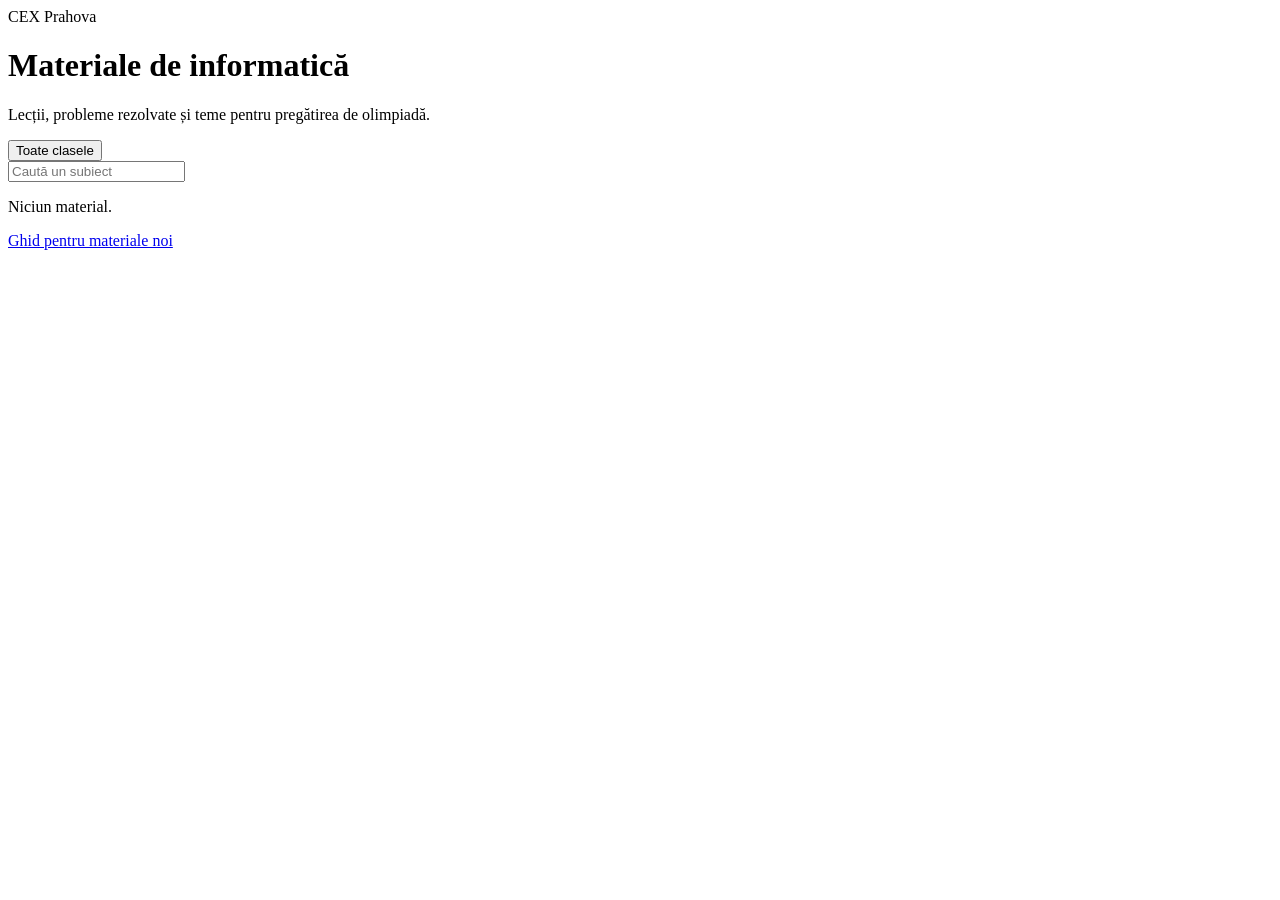
==== index.html @ 685496a6 "Add files via upload" ====
<!doctype html>
<html lang="ro">
<head>
<meta charset="utf-8">
<meta name="viewport" content="width=device-width, initial-scale=1, viewport-fit=cover">
<meta name="claude:viewport-fit-sides" content="cover">
<title>Materiale de informatică</title>
<link rel="preconnect" href="https://fonts.googleapis.com">
<link rel="preconnect" href="https://fonts.gstatic.com" crossorigin>
<link rel="stylesheet" href="https://fonts.googleapis.com/css2?family=Bricolage+Grotesque:opsz,wght@12..96,500;12..96,700;12..96,800&family=Source+Serif+4:ital,opsz,wght@0,8..60,400;0,8..60,600;1,8..60,400&family=JetBrains+Mono:wght@400;600&display=swap">
<link rel="stylesheet" href="assets/site.css">
</head>
<body>

<header class="home-hero">
  <div class="wrap">
    <div class="eyebrow" id="autor">CEX Prahova</div>
    <h1 id="numeSite">Materiale de <span class="pr">informatică</span></h1>
    <p class="lede" id="descSite">Lecții, probleme rezolvate și teme pentru pregătirea de olimpiadă.</p>
  </div>
</header>

<main class="wrap">
  <div class="home-tools">
    <div class="filters" role="group" aria-label="Alege clasa" id="filtre"></div>
    <input class="search" type="search" id="cauta" placeholder="Caută un subiect" aria-label="Caută un subiect" autocomplete="off">
  </div>
  <div id="lista"></div>
</main>

<footer>
  <div class="wrap home-foot">
    <span id="subsol">Materiale de informatică · CEX Prahova</span>
    <a href="design.html">Ghid pentru materiale noi</a>
  </div>
</footer>

<script src="assets/catalog.js"></script>
<script>
(function () {
  const LISTA = window.MATERIALE || [], CLASE = window.CLASE || {}, SITE = window.SITE || {};
  if (SITE.autor) document.getElementById('autor').textContent = SITE.autor;
  if (SITE.descriere) document.getElementById('descSite').textContent = SITE.descriere;
  document.getElementById('subsol').textContent = [SITE.nume, SITE.autor].filter(Boolean).join(' · ');

  const fara = s => (s || '').toLowerCase().normalize('NFD').replace(/[̀-ͯ]/g, '');
  const esc = s => String(s || '').replace(/&/g, '&amp;').replace(/</g, '&lt;').replace(/>/g, '&gt;').replace(/"/g, '&quot;');
  const clase = [...new Set(LISTA.map(m => m.clasa))].sort((a, b) => a - b);
  const scurt = c => (CLASE[c] || 'Clasa ' + c).replace(/^Clasa\s+/, '');

  const filtre = document.getElementById('filtre'), cauta = document.getElementById('cauta'), lista = document.getElementById('lista');
  let clasa = 'toate';

  filtre.innerHTML = '<button type="button" data-c="toate">Toate clasele</button>' +
    clase.map(c => `<button type="button" data-c="${c}">${esc(scurt(c))}</button>`).join('');
  filtre.addEventListener('click', e => {
    const b = e.target.closest('button'); if (!b) return;
    clasa = b.dataset.c;
    try { history.replaceState(null, '', clasa === 'toate' ? location.pathname : '#clasa-' + clasa); } catch (err) {}
    draw();
  });
  cauta.addEventListener('input', draw);

  function draw() {
    filtre.querySelectorAll('button').forEach(b => b.setAttribute('aria-pressed', b.dataset.c === String(clasa)));
    const q = fara(cauta.value.trim());
    let html = '';
    for (const c of clase) {
      if (clasa !== 'toate' && String(c) !== String(clasa)) continue;
      const items = LISTA.filter(m => m.clasa === c && (!q || fara(m.titlu + ' ' + m.descriere + ' ' + m.capitol).includes(q)));
      if (!items.length) continue;
      html += `<section class="grade" id="clasa-${c}"><h2>${esc(CLASE[c] || 'Clasa ' + c)}</h2><div class="cards">` +
        items.map(m => `<a class="card" href="materiale/${encodeURIComponent(m.id)}.html">
          <span class="card-k">${esc(m.capitol)}</span>
          <span class="card-t">${esc(m.titlu)}</span>
          <p class="card-d">${esc(m.descriere)}</p>
          <span class="card-tip${m.tip === 'Studiu individual' ? ' self' : ''}">${esc(m.tip)}</span>
        </a>`).join('') + '</div></section>';
    }
    lista.innerHTML = html || `<p class="empty">Niciun material${q ? ' pentru „' + esc(cauta.value.trim()) + '”' : ''}.</p>`;
  }

  const m = location.hash.match(/^#clasa-(\d+)$/);
  if (m && clase.includes(Number(m[1]))) clasa = m[1];
  draw();
})();
</script>
</body>
</html>
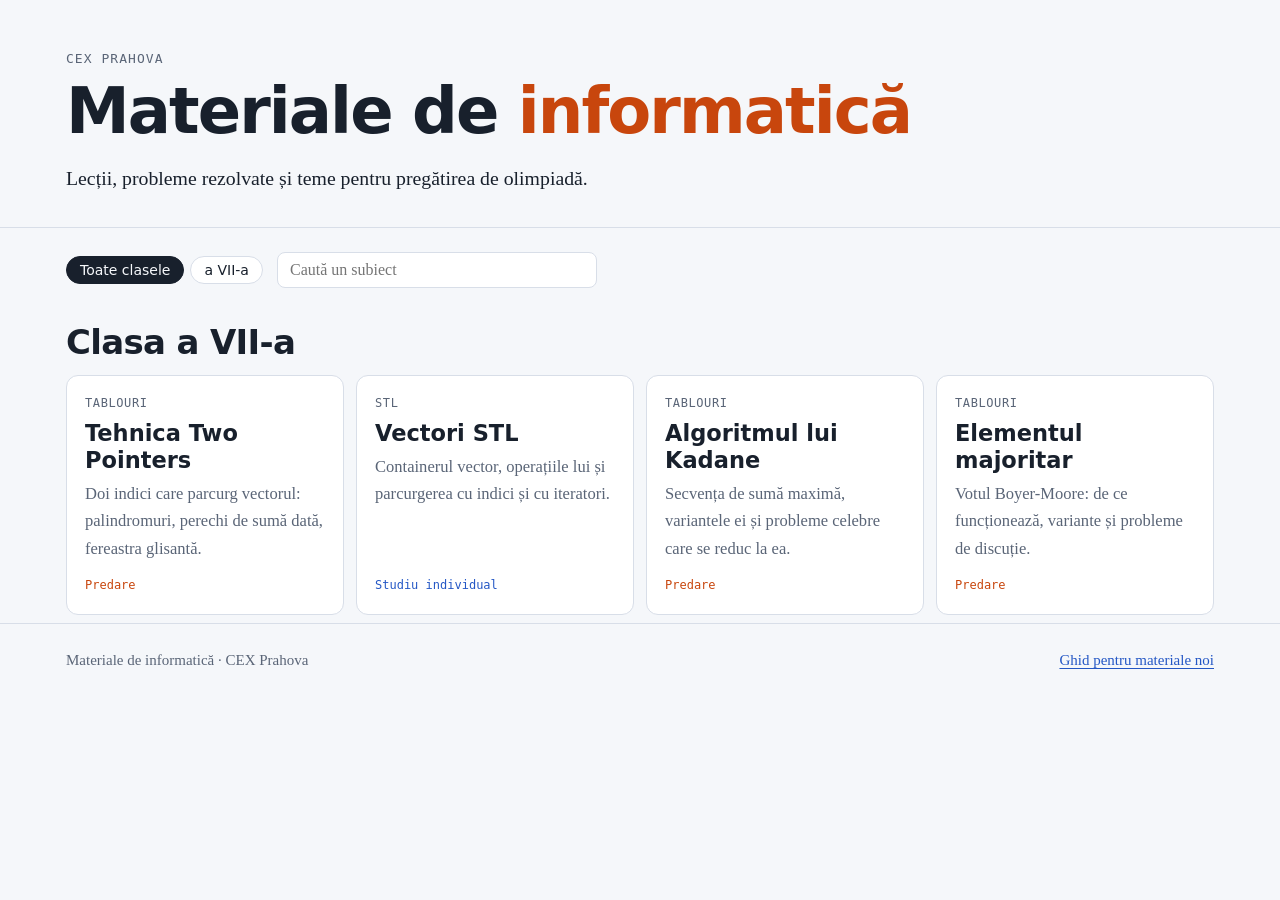
==== commit e7e141bd: "Update author and footer text in index.html" ====
--- a/index.html
+++ b/index.html
@@ -14,7 +14,7 @@
 
 <header class="home-hero">
   <div class="wrap">
-    <div class="eyebrow" id="autor">CEX Prahova</div>
+    <div class="eyebrow" id="autor">Clasele V–XII</div>
     <h1 id="numeSite">Materiale de <span class="pr">informatică</span></h1>
     <p class="lede" id="descSite">Lecții, probleme rezolvate și teme pentru pregătirea de olimpiadă.</p>
   </div>
@@ -30,7 +30,7 @@
 
 <footer>
   <div class="wrap home-foot">
-    <span id="subsol">Materiale de informatică · CEX Prahova</span>
+    <span id="subsol">Materiale de informatică</span>
     <a href="design.html">Ghid pentru materiale noi</a>
   </div>
 </footer>
--- a/assets/site.css
+++ b/assets/site.css
@@ -0,0 +1,314 @@
+
+/* Layout: lesson column + sticky contents; a slim teaching bar on top. Blue = stânga, orange = dreapta is the page's identity. */
+:root{
+  --bg:#f5f7fa; --surface:#ffffff; --sunk:#eceff4; --line:#d8dee8;
+  --fg:#18202c; --muted:#5a6577;
+  --l:#2457c5; --l-soft:#dde7fb; --r:#c8460d; --r-soft:#fbe4d8;
+  --ok:#1f7a4d; --ok-soft:#dcf1e5; --bad:#b4232c; --bad-soft:#f8dcde;
+  --think:#6b3fb8; --think-soft:#ece4fa;
+  --code-bg:#11161f; --code-fg:#dbe2ee; --c-kw:#8fb4ff; --c-str:#f0a674; --c-com:#7b8798; --c-num:#f2c879; --c-meta:#c59df5; --c-fn:#86d5c4;
+  --f-display:"Bricolage Grotesque",ui-sans-serif,system-ui,sans-serif;
+  --f-body:"Source Serif 4",Georgia,"Times New Roman",serif;
+  --f-mono:"JetBrains Mono",ui-monospace,SFMono-Regular,Menlo,Consolas,monospace;
+  --fs:18px;
+}
+@media (prefers-color-scheme:dark){:root:not([data-theme="light"]){
+  --bg:#0e131a; --surface:#151c26; --sunk:#1b2430; --line:#2a3544;
+  --fg:#e3e9f2; --muted:#98a3b4;
+  --l:#7ea6ff; --l-soft:#1e2c4d; --r:#ff9a62; --r-soft:#43271a;
+  --ok:#5fd39a; --ok-soft:#173528; --bad:#ff7d86; --bad-soft:#41191d;
+  --think:#c3a4ff; --think-soft:#2a2140;
+  --code-bg:#0a0e14; color-scheme:dark}}
+:root[data-theme="dark"]{
+  --bg:#0e131a; --surface:#151c26; --sunk:#1b2430; --line:#2a3544;
+  --fg:#e3e9f2; --muted:#98a3b4;
+  --l:#7ea6ff; --l-soft:#1e2c4d; --r:#ff9a62; --r-soft:#43271a;
+  --ok:#5fd39a; --ok-soft:#173528; --bad:#ff7d86; --bad-soft:#41191d;
+  --think:#c3a4ff; --think-soft:#2a2140;
+  --code-bg:#0a0e14; color-scheme:dark}
+html.proj{--fs:23px}
+
+*{box-sizing:border-box}
+html{scroll-behavior:smooth}
+body{background:var(--bg);color:var(--fg);font-family:var(--f-body);font-size:var(--fs);line-height:1.65}
+a{color:var(--l);text-underline-offset:3px}
+a:hover{color:var(--r)}
+:focus-visible{outline:3px solid var(--r);outline-offset:2px;border-radius:4px}
+.wrap{max-width:1180px;margin:0 auto;padding-left:max(16px,env(safe-area-inset-left,0px));padding-right:max(16px,env(safe-area-inset-right,0px))}
+html.proj .wrap{max-width:1320px}
+
+/* teaching bar */
+body::before{content:"";position:fixed;inset:0 0 auto;height:env(safe-area-inset-top,0px);z-index:10;background:var(--surface)}
+.bar{position:sticky;top:env(safe-area-inset-top,0px);z-index:9;background:var(--surface);border-bottom:1px solid var(--line)}
+.bar .wrap{display:flex;flex-wrap:wrap;gap:8px 12px;align-items:center;justify-content:space-between;padding-block:8px}
+.brand{font-family:var(--f-display);font-weight:700;font-size:15px;white-space:nowrap}
+.brand .pl{color:var(--l)} .brand .pr{color:var(--r)}
+.bar-ctrl{display:flex;flex-wrap:wrap;gap:6px}
+.tgl{font-family:var(--f-display);font-weight:500;font-size:14px;border:1.5px solid var(--line);background:var(--bg);color:var(--fg);border-radius:999px;padding:5px 13px;cursor:pointer;display:flex;align-items:center;gap:7px}
+.tgl::before{content:"";width:9px;height:9px;border-radius:50%;background:var(--line)}
+.tgl[aria-pressed="true"]{border-color:var(--fg)}
+.tgl[aria-pressed="true"]::before{background:var(--ok)}
+
+/* hero */
+.hero{padding-block:36px 28px;border-bottom:1px solid var(--line)}
+.eyebrow{font-family:var(--f-mono);font-size:13px;letter-spacing:.08em;text-transform:uppercase;color:var(--muted)}
+h1{font-family:var(--f-display);font-weight:800;font-size:clamp(40px,6vw,68px);line-height:.95;letter-spacing:-.03em;margin:12px 0 20px;text-wrap:balance}
+h1 .pl{color:var(--l)} h1 .pr{color:var(--r)}
+.lede{max-width:62ch;font-size:1.1em;margin:0}
+.hero-strip{margin-top:32px;display:flex;gap:6px;flex-wrap:wrap}
+.howto{margin-top:28px;display:flex;flex-wrap:wrap;gap:8px 18px;font-family:var(--f-mono);font-size:13px;color:var(--muted)}
+.howto b{color:var(--fg);font-weight:600}
+
+/* layout */
+.layout{display:grid;grid-template-columns:230px minmax(0,1fr);gap:56px;padding-block:40px 80px}
+html.proj .layout{grid-template-columns:minmax(0,1fr)}
+html.proj .toc{display:none}
+@media (max-width:900px){.layout{grid-template-columns:minmax(0,1fr);gap:24px}.toc{position:static!important}}
+.toc{position:sticky;top:calc(env(safe-area-inset-top,0px) + 76px);align-self:start;font-family:var(--f-display);font-size:15px;max-height:calc(100vh - 100px);overflow:auto}
+.toc p{font-family:var(--f-mono);font-size:12px;letter-spacing:.08em;text-transform:uppercase;color:var(--muted);margin:0 0 10px}
+.toc ol{list-style:none;margin:0;padding:0;display:grid;gap:1px}
+.toc a{display:flex;gap:8px;padding:4px 10px;border-left:2px solid var(--line);color:var(--muted);text-decoration:none}
+.toc a .n{font-family:var(--f-mono);font-size:12px;padding-top:2px;min-width:1.4em}
+.toc a:hover,.toc a.on{color:var(--fg);border-left-color:var(--l)}
+.toc .sub a{padding-left:32px;font-size:14px}
+@media (max-width:900px){.toc{max-height:none}.toc ol{display:flex;flex-wrap:wrap;gap:6px}.toc .sub{display:none}.toc a{border:1px solid var(--line);border-radius:999px;padding:4px 12px}}
+
+main{min-width:0}
+section{scroll-margin-top:80px}
+section+section{margin-top:80px}
+.sec-n{font-family:var(--f-mono);font-size:13px;letter-spacing:.08em;text-transform:uppercase;color:var(--r);margin-bottom:6px}
+h2{font-family:var(--f-display);font-weight:700;font-size:clamp(30px,4vw,42px);line-height:1.1;letter-spacing:-.02em;margin:0 0 18px;text-wrap:balance}
+h3{font-family:var(--f-display);font-weight:700;font-size:1.35em;line-height:1.2;margin:36px 0 10px;text-wrap:balance}
+h4{font-family:var(--f-display);font-size:1em;color:var(--fg);margin:22px 0 6px;font-weight:700}
+.prose p,.prose ul,.prose ol{max-width:70ch}
+html.proj .prose p,html.proj .prose ul,html.proj .prose ol{max-width:none}
+p{margin:0 0 14px}
+ul,ol{padding-left:1.3em;margin:0 0 14px}
+li{margin-bottom:4px}
+code,.mono{font-family:var(--f-mono);font-size:.86em}
+:not(pre)>code{background:var(--sunk);padding:1px 6px;border-radius:4px}
+.cx{font-family:var(--f-mono);font-size:.86em;background:var(--ok-soft);color:var(--ok);padding:1px 7px;border-radius:999px;white-space:nowrap}
+.cx.slow{background:var(--bad-soft);color:var(--bad)}
+
+/* concept cards */
+.trio{display:grid;grid-template-columns:repeat(auto-fit,minmax(220px,1fr));gap:12px;margin:18px 0}
+.trio div{background:var(--surface);border:1px solid var(--line);border-radius:12px;padding:16px 18px}
+.trio b{display:block;font-family:var(--f-display);font-size:1.05em;margin-bottom:4px}
+.trio p{margin:0;font-size:.92em}
+.duo{display:grid;grid-template-columns:repeat(auto-fit,minmax(280px,1fr));gap:14px;margin:18px 0}
+.duo>div{background:var(--surface);border:1px solid var(--line);border-radius:12px;padding:18px;min-width:0}
+.duo h3{margin:0 0 8px;font-size:1.15em}
+.duo ul{font-size:.94em}
+
+/* pseudocode */
+.pseudo{background:var(--surface);border:1px solid var(--line);border-radius:10px;padding:16px 20px;font-family:var(--f-mono);font-size:.82em;line-height:1.75;overflow-x:auto;white-space:pre;max-width:70ch;margin:0 0 14px}
+.duo .pseudo{background:var(--bg)}
+.pseudo .k{color:var(--muted)} .pseudo .lv{color:var(--l);font-weight:600} .pseudo .rv{color:var(--r);font-weight:600}
+
+/* code */
+.code{position:relative;margin:14px 0 22px;border-radius:10px;background:var(--code-bg);color:var(--code-fg)}
+.code pre{margin:0;padding:18px 20px;overflow-x:auto;font-family:var(--f-mono);font-size:.78em;line-height:1.6;tab-size:4}
+.code pre code{background:none;padding:0;font-size:inherit}
+.code .tag{position:absolute;top:8px;right:84px;font-family:var(--f-mono);font-size:11px;color:var(--c-com);letter-spacing:.06em;text-transform:uppercase}
+.copy{position:absolute;top:6px;right:8px;font-family:var(--f-mono);font-size:12px;background:transparent;color:var(--c-com);border:1px solid #2c3646;border-radius:6px;padding:3px 9px;cursor:pointer}
+.copy:hover{color:var(--code-fg);border-color:var(--c-com)}
+.hljs-keyword,.hljs-type,.hljs-built_in{color:var(--c-kw)}
+.hljs-string{color:var(--c-str)} .hljs-comment{color:var(--c-com);font-style:italic}
+.hljs-number,.hljs-literal{color:var(--c-num)} .hljs-meta{color:var(--c-meta)} .hljs-meta .hljs-string{color:var(--c-str)}
+.hljs-title{color:var(--c-fn)}
+
+/* problem block */
+.prob{border-top:1px solid var(--line);padding-top:10px;margin-top:56px;scroll-margin-top:80px}
+.prob-meta{display:flex;flex-wrap:wrap;gap:6px;align-items:center}
+.chip{font-family:var(--f-mono);font-size:12px;border:1px solid var(--line);border-radius:999px;padding:2px 9px;color:var(--muted);background:var(--surface)}
+.chip.lv-1{color:var(--ok);border-color:currentColor}
+.chip.lv-2{color:var(--l);border-color:currentColor}
+.chip.lv-3{color:var(--r);border-color:currentColor}
+.prob h3{margin-top:8px;font-size:1.55em}
+.prob h3 a{color:inherit;text-decoration-color:var(--line)}
+.prob h3 a:hover{color:var(--l)}
+.io{width:100%;max-width:70ch;border-collapse:collapse;font-size:.9em;margin:8px 0 18px;background:var(--surface);border:1px solid var(--line)}
+.tbl{overflow-x:auto}
+.io th{font-family:var(--f-mono);font-size:12px;letter-spacing:.06em;text-transform:uppercase;color:var(--muted);text-align:left;padding:10px 14px;background:var(--sunk);font-weight:600}
+.io td{padding:12px 14px;vertical-align:top;border-top:1px solid var(--line)}
+.io td.m{font-family:var(--f-mono);font-size:.94em;white-space:pre}
+.limits{display:flex;flex-wrap:wrap;gap:8px;margin:6px 0 16px}
+.limits span{font-family:var(--f-mono);font-size:.78em;background:var(--surface);border:1px solid var(--line);border-radius:6px;padding:4px 10px}
+
+/* think box */
+.think{margin:20px 0 10px;border-left:3px solid var(--think);background:var(--think-soft);border-radius:0 8px 8px 0;padding:14px 18px;max-width:78ch}
+.think .lbl{font-family:var(--f-mono);font-size:12px;letter-spacing:.08em;text-transform:uppercase;color:var(--think);font-weight:600;margin-bottom:4px}
+.think .q{font-weight:600;margin:0 0 10px}
+.timer{display:flex;flex-wrap:wrap;gap:6px;align-items:center;font-family:var(--f-mono);font-size:13px;color:var(--muted)}
+.timer button{font-family:var(--f-mono);font-size:13px;border:1px solid var(--think);color:var(--think);background:transparent;border-radius:6px;padding:3px 9px;cursor:pointer}
+.timer button:hover{background:var(--surface)}
+.timer .clock{font-size:1.5em;font-weight:600;color:var(--fg);font-variant-numeric:tabular-nums;min-width:4ch}
+.timer.over .clock{color:var(--r)}
+html.proj .timer .clock{font-size:2.2em}
+
+/* hints + solution */
+details{max-width:100%}
+details>summary{list-style:none;cursor:pointer}
+details>summary::-webkit-details-marker{display:none}
+.hint{margin:8px 0;max-width:78ch}
+.hint>summary{display:inline-flex;align-items:center;gap:8px;font-family:var(--f-display);font-weight:500;font-size:.88em;color:var(--think);padding:4px 0}
+.hint>summary::before{content:"+";font-family:var(--f-mono);width:20px;height:20px;display:grid;place-items:center;border:1.5px solid var(--think);border-radius:5px;font-size:13px}
+.hint[open]>summary::before{content:"−"}
+.hint>div{padding:4px 0 6px 28px}
+.hint>div p:last-child{margin:0}
+.sol{margin:14px 0 0;border:1.5px solid var(--line);border-radius:12px;background:var(--surface)}
+.sol>summary{display:flex;align-items:center;justify-content:space-between;gap:10px;padding:13px 18px;font-family:var(--f-display);font-weight:700;font-size:1em}
+.sol>summary .arr{font-family:var(--f-mono);font-size:13px;color:var(--muted);font-weight:400}
+.sol>summary .arr::after{content:"Arată"}
+.sol[open]>summary .arr::after{content:"Ascunde"}
+.sol[open]>summary{border-bottom:1px solid var(--line)}
+.sol>.body{padding:6px 18px 4px}
+.sol .body>h4:first-child{margin-top:12px}
+
+/* callouts */
+.note{border-left:3px solid var(--l);background:var(--surface);padding:14px 18px;border-radius:0 8px 8px 0;max-width:70ch;margin:16px 0}
+.note.r{border-left-color:var(--r)}
+.note p:last-child{margin:0}
+.big{font-family:var(--f-mono);font-weight:600;font-size:1.1em}
+
+/* demos */
+.demo{background:var(--bg);border:1px solid var(--line);border-radius:14px;padding:18px;margin:18px 0 22px}
+.demo-head{display:flex;flex-wrap:wrap;gap:10px 16px;align-items:center;justify-content:space-between;margin-bottom:12px}
+.demo-title{font-family:var(--f-display);font-weight:700;font-size:.95em}
+.legend{display:flex;gap:14px;font-family:var(--f-mono);font-size:12px;color:var(--muted)}
+.legend i{display:inline-block;width:10px;height:10px;border-radius:2px;margin-right:6px;vertical-align:-1px}
+.cells{display:flex;gap:6px;flex-wrap:wrap;padding:26px 0 30px;min-height:110px}
+.cell{position:relative;width:46px;height:50px;display:grid;place-items:center;border:1.5px solid var(--line);border-radius:8px;font-family:var(--f-mono);font-size:18px;font-weight:600;background:var(--surface);transition:background .2s,border-color .2s,opacity .2s}
+html.proj .cell{width:60px;height:64px;font-size:24px}
+.cell .ix{position:absolute;bottom:-21px;font-size:11px;color:var(--muted);font-weight:400}
+.cell.l{border-color:var(--l);background:var(--l-soft)}
+.cell.r{border-color:var(--r);background:var(--r-soft)}
+.cell.lr{border-color:var(--l);background:linear-gradient(135deg,var(--l-soft) 50%,var(--r-soft) 50%)}
+.cell.win,.cell.win.l,.cell.win.r{background:var(--ok-soft);border-color:var(--ok)}
+.cell.done{opacity:.38}
+.cell.bad{background:var(--bad-soft);border-color:var(--bad)}
+.cell .ptr{position:absolute;top:-22px;font-size:12px;font-weight:600}
+.cell .ptr.pl{color:var(--l)} .cell .ptr.pr{color:var(--r)}
+.cell.lr .ptr.pl{left:2px} .cell.lr .ptr.pr{right:2px}
+.status{font-size:.95em;min-height:3.3em;margin:0 0 12px;max-width:70ch}
+.status b{font-family:var(--f-mono);font-weight:600}
+.status .ok{color:var(--ok)} .status .bad{color:var(--bad)}
+.ctrl{display:flex;flex-wrap:wrap;gap:8px;align-items:center}
+.btn{font-family:var(--f-display);font-weight:500;font-size:15px;border:1.5px solid var(--line);background:var(--surface);color:var(--fg);border-radius:8px;padding:7px 14px;cursor:pointer}
+.btn:hover{border-color:var(--fg)}
+.btn.pri{background:var(--fg);color:var(--bg);border-color:var(--fg)}
+.btn:disabled{opacity:.4;cursor:not-allowed}
+.ctrl label{font-family:var(--f-mono);font-size:13px;color:var(--muted);display:flex;align-items:center;gap:6px}
+.ctrl input{font-family:var(--f-mono);font-size:15px;padding:6px 10px;border:1.5px solid var(--line);border-radius:8px;background:var(--surface);color:var(--fg);width:9em}
+.ctrl input.n{width:5em}
+.step-ct{font-family:var(--f-mono);font-size:13px;color:var(--muted);margin-left:auto;font-variant-numeric:tabular-nums}
+.stats{display:flex;flex-wrap:wrap;gap:6px 22px;font-family:var(--f-mono);font-size:14px;font-variant-numeric:tabular-nums}
+.stats span{color:var(--muted)}
+
+/* matrix */
+.matrix{display:inline-grid;grid-template-columns:repeat(5,auto);gap:2px 4px;font-family:var(--f-mono);font-size:.95em;padding:10px 16px;border-left:2px solid var(--fg);border-right:2px solid var(--fg);border-radius:12px;margin:8px 0 16px}
+.matrix span{text-align:right;padding:2px 8px;font-variant-numeric:tabular-nums}
+.matrix .hl{color:var(--r);font-weight:600;background:var(--r-soft);border-radius:3px}
+
+/* traps list */
+.traps{list-style:none;padding:0;display:grid;gap:10px;max-width:78ch}
+.traps li{background:var(--surface);border:1px solid var(--line);border-radius:10px;padding:12px 16px;margin:0}
+.traps b{font-family:var(--f-display)}
+
+/* problem bank */
+.filters{display:flex;flex-wrap:wrap;gap:6px;margin:14px 0}
+.filters button{font-family:var(--f-display);font-size:14px;border:1.5px solid var(--line);background:var(--surface);color:var(--fg);border-radius:999px;padding:5px 13px;cursor:pointer}
+.filters button[aria-pressed="true"]{background:var(--fg);color:var(--bg);border-color:var(--fg)}
+.bank{width:100%;border-collapse:collapse;font-size:.88em;background:var(--surface);border:1px solid var(--line)}
+.bank th{font-family:var(--f-mono);font-size:12px;letter-spacing:.06em;text-transform:uppercase;color:var(--muted);text-align:left;padding:9px 12px;background:var(--sunk);font-weight:600;white-space:nowrap}
+.bank td{padding:10px 12px;border-top:1px solid var(--line);vertical-align:top}
+.bank td.name a{font-family:var(--f-display);font-weight:700;font-size:1.05em;text-decoration:none}
+.bank td.name a:hover{text-decoration:underline}
+.bank td.src{font-family:var(--f-mono);font-size:.85em;color:var(--muted);white-space:nowrap}
+.bank td.idea{color:var(--muted);min-width:14em}
+.bank tr.solved td.name a{text-decoration:line-through;text-decoration-color:var(--ok)}
+.bank input{width:18px;height:18px;accent-color:var(--ok)}
+.bank-ct{font-family:var(--f-mono);font-size:13px;color:var(--muted);margin:8px 0 0}
+.res{display:grid;grid-template-columns:repeat(auto-fill,minmax(240px,1fr));gap:10px;margin-top:14px}
+.res a{display:flex;flex-direction:column;gap:2px;padding:12px 14px;border:1px solid var(--line);border-radius:10px;background:var(--surface);text-decoration:none;color:var(--fg)}
+.res a:hover{border-color:var(--l)}
+.res a span{font-family:var(--f-mono);font-size:12px;color:var(--muted)}
+.res a b{font-family:var(--f-display);font-weight:700;font-size:1.02em}
+
+.prob h3 .src{font-family:var(--f-mono);font-size:13px;font-weight:400;color:var(--muted);margin-left:8px;white-space:normal}
+.prob h3 a{text-decoration:underline;text-decoration-color:var(--line)}
+.tabs{display:flex;gap:4px;flex-wrap:wrap}
+.tabs a{font-family:var(--f-display);font-weight:700;font-size:15px;text-decoration:none;color:var(--muted);padding:5px 12px;border-radius:8px}
+.tabs a:hover{color:var(--fg);background:var(--sunk)}
+.tabs a[aria-current="page"]{color:var(--fg);background:var(--sunk);box-shadow:inset 0 -2px 0 var(--r)}
+.cell.ghost{border-style:dashed;background:transparent}
+.cell.ghost .ix{color:var(--r)}
+.qz{background:var(--surface);border:1px solid var(--line);border-radius:12px;padding:16px 18px;margin:0 0 12px;max-width:78ch}
+.qz-q{font-weight:600;margin:0 0 8px}
+.qz-n{font-family:var(--f-mono);color:var(--muted);margin-right:4px}
+.qz-code{font-family:var(--f-mono);font-size:.8em;background:var(--code-bg);color:var(--code-fg);padding:12px 14px;border-radius:8px;margin:0 0 10px;overflow-x:auto}
+.qz-opts{display:grid;gap:6px}
+.qz-opts label{display:flex;gap:10px;align-items:flex-start;padding:7px 10px;border:1.5px solid var(--line);border-radius:8px;cursor:pointer;font-size:.95em}
+.qz-opts label:hover{border-color:var(--fg)}
+.qz-opts input{margin-top:5px;accent-color:var(--l)}
+.qz-opts label.right{border-color:var(--ok);background:var(--ok-soft)}
+.qz-opts label.wrong{border-color:var(--bad);background:var(--bad-soft)}
+.qz-fb{margin:10px 0 0;font-size:.95em}
+.qz-fb:empty{display:none}
+.qz-fb .ok{color:var(--ok)} .qz-fb .bad{color:var(--bad)}
+footer{border-top:1px solid var(--line);padding-block:24px 40px;color:var(--muted);font-size:15px}
+@media (max-width:520px){:root{--fs:17px}.cell{width:34px;height:42px;font-size:15px}.cells{gap:5px}.demo{padding:14px}.brand{font-size:14px}.tgl{font-size:13px;padding:4px 10px}}
+@media (prefers-reduced-motion:reduce){*{transition:none!important}html{scroll-behavior:auto}}
+
+/* ---------- bază pentru pagini de sine stătătoare ---------- */
+html{-webkit-text-size-adjust:100%}
+body{margin:0}
+img{max-width:100%}
+[hidden]{display:none!important}
+
+/* ---------- bara de sus: navigare + comenzi ---------- */
+.nav-left{display:flex;align-items:center;gap:6px 10px;flex-wrap:wrap;min-width:0;font-family:var(--f-display);font-size:15px}
+.nav-left a{color:var(--fg);text-decoration:none;font-weight:700}
+.nav-left a:hover{color:var(--l)}
+.nav-left .sep{color:var(--muted)}
+.nav-left .here{color:var(--muted)}
+
+/* ---------- navigare între lecții, la final ---------- */
+.pager{display:grid;grid-template-columns:repeat(auto-fit,minmax(240px,1fr));gap:12px;margin-top:72px;padding-top:24px;border-top:1px solid var(--line)}
+.pager a{display:flex;flex-direction:column;gap:2px;padding:14px 16px;border:1px solid var(--line);border-radius:10px;background:var(--surface);text-decoration:none;color:var(--fg)}
+.pager a:hover{border-color:var(--l)}
+.pager a span{font-family:var(--f-mono);font-size:12px;color:var(--muted)}
+.pager a b{font-family:var(--f-display);font-size:1.05em}
+.pager a.next{text-align:right}
+
+/* ---------- pagina principală ---------- */
+.home-hero{padding-block:48px 32px;border-bottom:1px solid var(--line)}
+.home-hero h1{font-size:clamp(38px,6vw,64px)}
+.home-tools{display:flex;flex-wrap:wrap;gap:10px 14px;align-items:center;padding-block:24px 8px}
+.home-tools .filters{margin:0}
+.search{font-family:var(--f-body);font-size:16px;padding:8px 12px;border:1.5px solid var(--line);border-radius:8px;background:var(--surface);color:var(--fg);width:min(320px,100%)}
+.search:focus{border-color:var(--l);outline:none}
+.grade{padding-block:28px 8px}
+.grade h2{font-size:clamp(26px,3.4vw,34px);margin-bottom:14px}
+.cards{display:grid;grid-template-columns:repeat(auto-fill,minmax(270px,1fr));gap:12px}
+.card{display:flex;flex-direction:column;gap:6px;padding:18px;border:1px solid var(--line);border-radius:12px;background:var(--surface);text-decoration:none;color:var(--fg);min-width:0}
+.card:hover{border-color:var(--l)}
+.card:hover .card-t{color:var(--l)}
+.card-k{font-family:var(--f-mono);font-size:12px;letter-spacing:.05em;text-transform:uppercase;color:var(--muted)}
+.card-t{font-family:var(--f-display);font-weight:700;font-size:1.25em;line-height:1.2}
+.card-d{font-size:.92em;color:var(--muted);margin:0}
+.card-tip{margin-top:auto;padding-top:8px;font-family:var(--f-mono);font-size:12px;color:var(--r)}
+.card-tip.self{color:var(--l)}
+.empty{color:var(--muted);padding-block:24px}
+.home-foot{display:flex;flex-wrap:wrap;gap:8px 20px;justify-content:space-between}
+
+/* ---------- ghidul de design ---------- */
+.swatches{display:grid;grid-template-columns:repeat(auto-fill,minmax(150px,1fr));gap:10px;margin:12px 0 24px}
+.swatch{border:1px solid var(--line);border-radius:10px;overflow:hidden;background:var(--surface);font-family:var(--f-mono);font-size:12px}
+.swatch i{display:block;height:48px}
+.swatch span{display:block;padding:8px 10px}
+.spec{margin:10px 0 30px}
+.spec>.show{border:1px dashed var(--line);border-radius:12px;padding:16px 18px;margin-bottom:10px;background:var(--bg)}
+.steps{counter-reset:s;list-style:none;padding:0;max-width:78ch}
+.steps>li{counter-increment:s;position:relative;padding-left:44px;margin-bottom:16px}
+.steps>li::before{content:counter(s);position:absolute;left:0;top:0;width:30px;height:30px;border-radius:50%;background:var(--fg);color:var(--bg);display:grid;place-items:center;font-family:var(--f-display);font-weight:700;font-size:15px}
